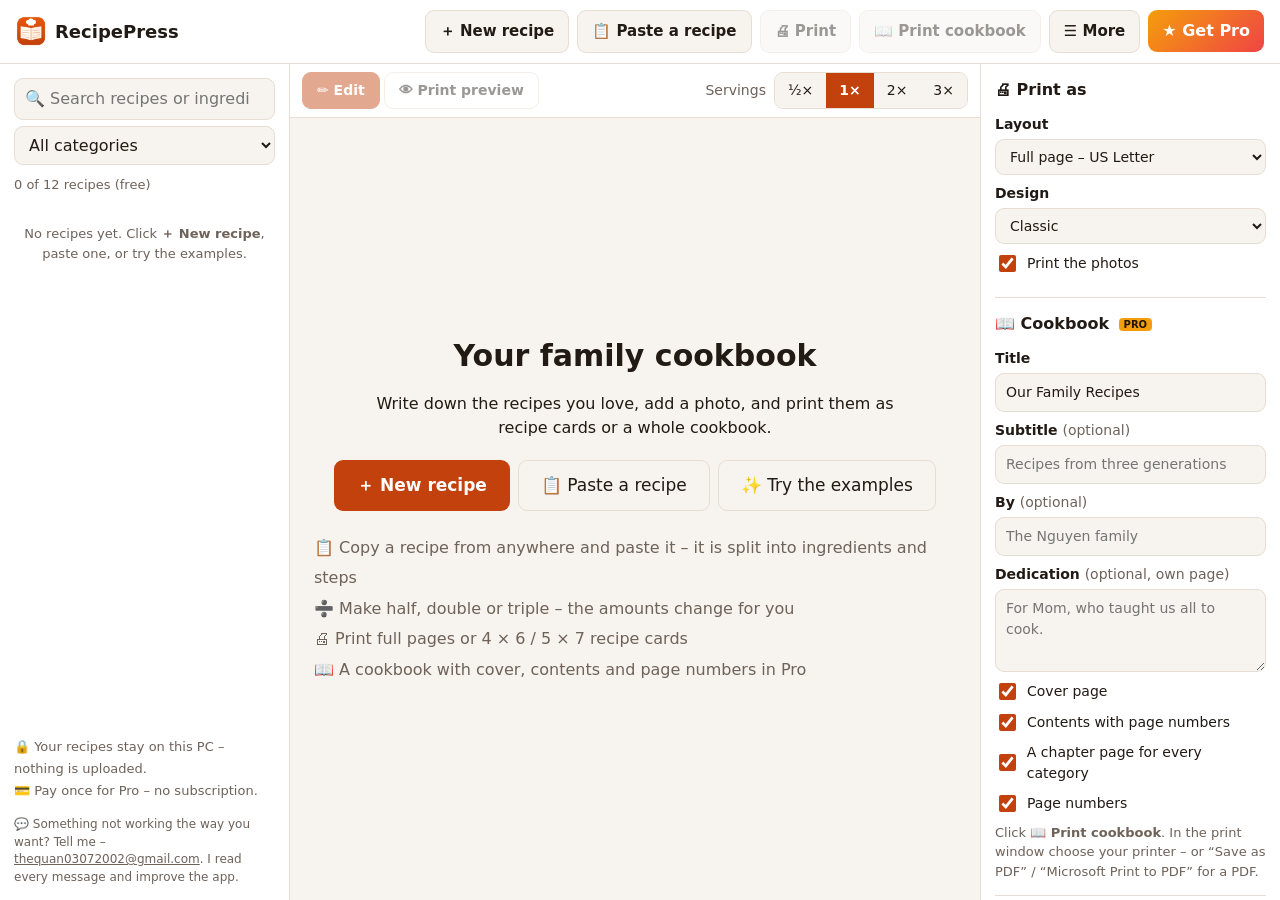
==== index.html @ 158ffdf1 "RecipePress 1.0" ====
<!doctype html>
<html lang="en">
<head>
  <meta charset="utf-8">
  <meta name="viewport" content="width=device-width, initial-scale=1">
  <title>RecipePress – Family Cookbook &amp; Recipe Card Maker</title>
  <meta name="description" content="Keep your family recipes in one place and print beautiful recipe cards or a whole cookbook. Works offline, nothing is uploaded, no subscription.">
  <meta name="theme-color" content="#c2410c">
  <link rel="manifest" href="manifest.json">
  <link rel="icon" href="icon-192.png">
  <link rel="stylesheet" href="style.css">
</head>
<body>
  <header class="topbar">
    <div class="brand"><img src="icon-192.png" alt="" width="30" height="30"><span>RecipePress</span></div>
    <span class="spacer"></span>
    <div class="top-btns">
      <button id="newBtn" class="tb" title="New recipe (Ctrl+N)">＋ New recipe</button>
      <button id="pasteBtn" class="tb" title="Paste a recipe you copied">📋 Paste a recipe</button>
      <button id="printBtn" class="tb" disabled title="Print this recipe (Ctrl+P)">🖨 Print</button>
      <button id="bookBtn" class="tb" disabled>📖 Print cookbook</button>
      <button id="moreBtn" class="tb">☰ More</button>
      <button id="proBtn" class="pro-btn" hidden>★ Get Pro</button>
    </div>
    <div id="menu" class="menu" hidden>
      <button id="printAllBtn">🖨 Print all recipes in the list</button>
      <button id="txtBtn">📝 Save this recipe as text</button>
      <hr>
      <button id="backupBtn">💾 Back up all recipes (file)</button>
      <button id="restoreBtn2">📂 Restore from a backup…</button>
      <button id="exampleBtn">✨ Add example recipes</button>
      <hr>
      <a href="help.html" target="_blank" rel="noopener">❓ How to use RecipePress</a>
      <a href="mailto:thequan03072002@gmail.com?subject=RecipePress%20feedback">✉ Feedback &amp; support</a>
      <a href="https://apps.microsoft.com/detail/9MWSF3JMP1GJ" target="_blank" rel="noopener">More apps: PrintCal photo calendar maker</a>
      <a href="https://apps.microsoft.com/detail/9PJSZZRXMDWN" target="_blank" rel="noopener">More apps: ColorPress coloring page maker</a>
    </div>
    <input id="restoreIn" type="file" accept=".json,application/json" hidden>
    <input id="photoIn" type="file" accept="image/*" hidden>
  </header>

  <main class="layout">
    <aside class="left">
      <div class="search-row">
        <input id="search" type="search" placeholder="🔍 Search recipes or ingredients (Ctrl+F)">
        <select id="catFilter" aria-label="Category"></select>
      </div>
      <p id="count" class="hint"></p>
      <div id="list" class="list"></div>
      <p class="promise">🔒 Your recipes stay on this PC – nothing is uploaded.<br>💳 Pay once for Pro – no subscription.</p>
      <p class="fb-note">💬 Something not working the way you want? Tell me – <a href="mailto:thequan03072002@gmail.com?subject=RecipePress%20feedback">thequan03072002@gmail.com</a>. I read every message and improve the app.</p>
    </aside>

    <section class="stage">
      <div class="stagebar">
        <div class="tabs"><button id="tabEdit" class="on">✏️ Edit</button><button id="tabPreview">👁 Print preview</button></div>
        <div class="scale"><span class="muted">Servings</span>
          <div class="seg" id="scaleSeg"><button data-v="0.5">½×</button><button data-v="1" class="on">1×</button><button data-v="2">2×</button><button data-v="3">3×</button></div>
        </div>
      </div>
      <div class="view">
        <div id="emptyMain" class="empty">
          <h1>Your family cookbook</h1>
          <p>Write down the recipes you love, add a photo, and print them as recipe cards or a whole cookbook.</p>
          <div class="row-btns center">
            <button id="newBig" class="primary big">＋ New recipe</button>
            <button id="pasteBig" class="ghost big">📋 Paste a recipe</button>
            <button id="exampleBig" class="ghost big">✨ Try the examples</button>
          </div>
          <ul class="promise-list">
            <li>📋 Copy a recipe from anywhere and paste it – it is split into ingredients and steps</li>
            <li>➗ Make half, double or triple – the amounts change for you</li>
            <li>🖨 Print full pages or 4 × 6 / 5 × 7 recipe cards</li>
            <li>📖 A cookbook with cover, contents and page numbers in Pro</li>
          </ul>
        </div>

        <form id="form" class="form" hidden onsubmit="return false">
          <div class="form-top">
            <div class="form-main">
              <label class="field">Recipe name<input id="f_title" type="text" maxlength="120" placeholder="e.g. Grandma's apple pie"></label>
              <div class="three">
                <label class="field">Category<span class="cat-row"><select id="f_cat"></select><button id="newCat" type="button" class="mini" title="New category">＋</button></span></label>
                <label class="field">Serves<input id="f_serves" type="text" maxlength="40" placeholder="4"></label>
                <label class="field">Prep time<input id="f_prep" type="text" maxlength="40" placeholder="15 min"></label>
                <label class="field">Cook time<input id="f_cook" type="text" maxlength="40" placeholder="1 h"></label>
              </div>
            </div>
            <div class="photo-col">
              <button id="photoBox" type="button" class="photo-box" title="Add or change the photo"></button>
              <button id="photoDel" type="button" class="link" hidden>Remove photo</button>
            </div>
          </div>
          <div class="two-col">
            <label class="field">Ingredients <span class="muted">(one per line – start with the amount, e.g. “1 1/2 cups flour”)</span><textarea id="f_ingredients" rows="12" placeholder="2 cups flour&#10;1 tsp salt&#10;3 eggs&#10;For the sauce:&#10;1 cup milk"></textarea></label>
            <label class="field">Directions <span class="muted">(one step per line)</span><textarea id="f_steps" rows="12" placeholder="Heat the oven to 350 °F.&#10;Mix the flour and salt…"></textarea></label>
          </div>
          <label class="field">Notes <span class="muted">(optional)</span><textarea id="f_notes" rows="3" placeholder="Tips, where the recipe came from, a memory…"></textarea></label>
          <label class="field">From the kitchen of <span class="muted">(optional)</span><input id="f_source" type="text" maxlength="80" placeholder="e.g. Grandma Rose"></label>
          <div class="row-btns">
            <button id="dupBtn" type="button" class="ghost">⧉ Make a copy</button>
            <button id="delBtn" type="button" class="ghost danger">🗑 Delete recipe</button>
          </div>
          <p class="hint">Everything is saved automatically on this PC.</p>
        </form>

        <div id="previewWrap" class="preview-wrap" hidden>
          <div id="preview" class="preview"></div>
        </div>
      </div>
    </section>

    <aside class="right">
      <section class="tool">
        <h2>🖨 Print as</h2>
        <label class="field">Layout<select id="layout"></select></label>
        <label class="field">Design<select id="theme"></select></label>
        <label class="check"><input id="b_photos" type="checkbox"> Print the photos</label>
        <p id="setHint" class="hint warn"></p>
      </section>
      <section class="tool">
        <h2>📖 Cookbook <span class="badge pro-only">PRO</span></h2>
        <label class="field">Title<input id="b_title" type="text" maxlength="80"></label>
        <label class="field">Subtitle <span class="muted">(optional)</span><input id="b_subtitle" type="text" maxlength="80" placeholder="Recipes from three generations"></label>
        <label class="field">By <span class="muted">(optional)</span><input id="b_by" type="text" maxlength="80" placeholder="The Nguyen family"></label>
        <label class="field">Dedication <span class="muted">(optional, own page)</span><textarea id="b_dedication" rows="3" placeholder="For Mom, who taught us all to cook."></textarea></label>
        <label class="check"><input id="b_cover" type="checkbox"> Cover page</label>
        <label class="check"><input id="b_toc" type="checkbox"> Contents with page numbers</label>
        <label class="check"><input id="b_chapters" type="checkbox"> A chapter page for every category</label>
        <label class="check"><input id="b_nums" type="checkbox"> Page numbers</label>
        <p class="hint">Click <b>📖 Print cookbook</b>. In the print window choose your printer – or “Save as PDF” / “Microsoft Print to PDF” for a PDF.</p>
      </section>
    </aside>
  </main>

  <dialog id="pasteDlg" class="dlg wide-dlg">
    <h2>Paste a recipe</h2>
    <p class="muted">Copy a recipe from a website, an email or a note and paste it here. RecipePress finds the name, ingredients and steps – you can fix anything afterwards.</p>
    <textarea id="pasteText" rows="14" placeholder="Banana Bread&#10;Serves: 8&#10;&#10;Ingredients&#10;3 ripe bananas&#10;1/3 cup melted butter&#10;…&#10;&#10;Directions&#10;Heat the oven to 350 °F.&#10;…"></textarea>
    <div class="row-btns">
      <button id="pasteGo" class="primary">Add recipe</button>
      <button id="pasteCancel" class="ghost">Cancel</button>
    </div>
  </dialog>

  <dialog id="proDialog" class="dlg">
    <h2>RecipePress Pro</h2>
    <p class="muted">One-time purchase. Yours forever on this Microsoft account. No subscription, ever.</p>
    <ul class="pro-list">
      <li><strong>Unlimited recipes</strong> – the free version keeps 12</li>
      <li><strong>The whole cookbook</strong> – cover page, dedication, contents, chapters and page numbers</li>
      <li><strong>Print many recipes at once</strong> – all cards or pages in one go</li>
      <li><strong>Cookbook sizes</strong> 5.5 × 8.5 and 8 × 10 in</li>
      <li><strong>4 more designs</strong> – Farmhouse, Christmas, Tết / Lunar New Year, Garden</li>
    </ul>
    <p class="fb-note">💬 Something not working the way you want? Tell me – <a href="mailto:thequan03072002@gmail.com?subject=RecipePress%20feedback">thequan03072002@gmail.com</a>. I read every message and improve the app.</p>
    <p id="proMsg" class="pro-msg" hidden></p>
    <div class="row-btns">
      <button id="buyBtn" class="primary" autofocus>Unlock Pro</button>
      <button id="restoreBtn" class="ghost">Restore purchase</button>
      <button id="closePro" class="ghost">Not now</button>
    </div>
  </dialog>
  <div id="toast" class="toast" hidden></div>
  <div id="restartBar" class="restart" hidden>A new version of RecipePress is ready. <button id="restartBtn" class="primary">Restart now</button></div>
  <div id="measure" aria-hidden="true"></div>
  <div id="printArea"></div>
  <script src="app.js"></script>
</body>
</html>
---- style.css ----
:root { --bg: #f7f3ee; --card: #ffffff; --text: #221a14; --muted: #6e6259; --line: #e7ddd3; --accent: #c2410c; --accent-2: #ffedd5; --on-accent: #ffffff; --danger: #b42318; color-scheme: light dark; }
@media (prefers-color-scheme: dark) { :root { --bg: #15110e; --card: #1e1915; --text: #f3ece5; --muted: #ab9e93; --line: #352d27; --accent: #fb923c; --accent-2: #3b2112; --on-accent: #1d0d03; --danger: #f97066; } }
* { box-sizing: border-box; }
html, body { height: 100%; }
body { margin: 0; font: 16px/1.5 "Segoe UI", system-ui, sans-serif; background: var(--bg); color: var(--text); display: flex; flex-direction: column; }
[hidden] { display: none !important; }
h1 { font-size: 30px; margin: 0 0 6px; }
h2 { font-size: 16px; margin: 0 0 4px; }
.topbar { position: relative; display: flex; align-items: center; gap: 14px; padding: 10px 16px; border-bottom: 1px solid var(--line); background: var(--card); }
.brand { display: flex; align-items: center; gap: 9px; font-weight: 700; font-size: 18px; }
.brand img { border-radius: 7px; }
.spacer { flex: 1; }
.top-btns { display: flex; gap: 8px; align-items: center; flex-wrap: wrap; justify-content: flex-end; }
button { font: inherit; border-radius: 9px; padding: 9px 14px; cursor: pointer; border: 1px solid transparent; }
button:disabled { opacity: .45; cursor: not-allowed; }
.tb { background: var(--bg); color: var(--text); border-color: var(--line); font-weight: 600; font-size: 15px; }
.tb:hover:not(:disabled), .ghost:hover:not(:disabled) { border-color: var(--accent); }
.primary { background: var(--accent); color: var(--on-accent); font-weight: 700; }
.ghost { background: transparent; color: var(--text); border-color: var(--line); }
.big { font-size: 17px; padding: 12px 22px; }
.mini { padding: 6px 11px; background: var(--bg); color: var(--text); border-color: var(--line); font-weight: 700; }
.link { background: none; border: 0; color: var(--muted); text-decoration: underline; padding: 4px; font-size: 13px; }
.pro-btn { background: linear-gradient(135deg, #f59e0b, #ef4444); color: #fff; font-weight: 700; border: 0; }
.pro-btn.is-pro { background: var(--accent-2); color: var(--accent); cursor: default; }
.badge { font-size: 10px; font-weight: 700; background: #f59e0b; color: #1f1503; border-radius: 4px; padding: 1px 5px; margin-left: 4px; vertical-align: 1px; }
body.unlocked .pro-only { display: none; }
.menu { position: absolute; right: 16px; top: 54px; z-index: 20; background: var(--card); border: 1px solid var(--line); border-radius: 12px; padding: 6px; display: flex; flex-direction: column; min-width: 300px; box-shadow: 0 10px 30px rgba(0,0,0,.25); }
.menu button, .menu a { text-align: left; background: transparent; color: var(--text); padding: 10px 12px; border-radius: 8px; text-decoration: none; font-size: 15px; }
.menu button:hover, .menu a:hover { background: var(--accent-2); }
.menu hr { border: 0; border-top: 1px solid var(--line); margin: 4px 6px; }
.danger { color: var(--danger) !important; }

.layout { flex: 1; min-height: 0; display: grid; grid-template-columns: 290px minmax(0, 1fr) 300px; }
.left, .right { background: var(--card); padding: 14px; overflow: auto; display: flex; flex-direction: column; gap: 10px; }
.left { border-right: 1px solid var(--line); }
.right { border-left: 1px solid var(--line); gap: 14px; }
.search-row { display: grid; gap: 6px; }
.list { display: flex; flex-direction: column; gap: 3px; flex: 1 0 auto; min-height: 120px; }
.left > * { flex-shrink: 0; }
.cat-h { margin: 10px 0 2px; font-size: 12px; font-weight: 700; text-transform: uppercase; letter-spacing: .06em; color: var(--accent); }
.item { display: flex; align-items: center; gap: 10px; text-align: left; background: transparent; color: var(--text); padding: 6px 8px; border-radius: 9px; }
.item:hover { background: var(--bg); }
.item.on { background: var(--accent-2); font-weight: 600; }
.item img, .item .ph { width: 38px; height: 38px; border-radius: 7px; object-fit: cover; flex: none; display: grid; place-items: center; background: var(--bg); font-size: 20px; }
.item span:last-child { min-width: 0; overflow: hidden; text-overflow: ellipsis; white-space: nowrap; }
.tool { display: flex; flex-direction: column; gap: 8px; padding-bottom: 14px; border-bottom: 1px solid var(--line); }
.field { display: block; font-size: 14px; font-weight: 600; }
.field > input, .field > select, .field > textarea, .field > .cat-row { margin-top: 4px; }
.field > input, .field > select, .field > textarea { display: block; }
.check { display: flex; align-items: center; gap: 8px; font-size: 14px; }
.check input { width: 17px; height: 17px; accent-color: var(--accent); }
.hint { color: var(--muted); font-size: 13px; margin: 0; }
.hint.center { text-align: center; padding: 20px 6px; }
.hint.warn:not(:empty) { color: var(--text); background: var(--accent-2); padding: 8px 10px; border-radius: 8px; }
.muted { color: var(--muted); font-weight: 400; }
.promise { font-size: 13px; color: var(--muted); margin: 0; line-height: 1.7; }
.fb-note { color: var(--muted); font-size: 12px; font-weight: 400; line-height: 1.45; margin: 4px 0 0; overflow-wrap: anywhere; }
.fb-note a { color: inherit; text-decoration: underline; }
input[type=text], input[type=search], select, textarea { font: inherit; padding: 8px 10px; border-radius: 9px; border: 1px solid var(--line); background: var(--bg); color: var(--text); width: 100%; font-weight: 400; }
textarea { resize: vertical; line-height: 1.55; }
input:focus, select:focus, textarea:focus, button:focus-visible { outline: 3px solid var(--accent); outline-offset: 1px; }
.seg { display: flex; border: 1px solid var(--line); border-radius: 9px; overflow: hidden; }
.seg button { flex: 1; border-radius: 0; background: var(--bg); color: var(--text); padding: 6px 12px; font-size: 14px; }
.seg button.on { background: var(--accent); color: var(--on-accent); font-weight: 700; }

.stage { position: relative; min-width: 0; min-height: 0; display: flex; flex-direction: column; }
.stagebar { display: flex; justify-content: space-between; align-items: center; gap: 12px; flex-wrap: wrap; padding: 8px 12px; border-bottom: 1px solid var(--line); background: var(--card); font-size: 14px; }
.tabs { display: flex; gap: 4px; }
.tabs button { background: transparent; color: var(--text); border-color: var(--line); padding: 7px 14px; font-weight: 600; }
.tabs button.on { background: var(--accent); color: var(--on-accent); border-color: var(--accent); }
.scale { display: flex; align-items: center; gap: 8px; }
.view { position: relative; flex: 1; min-height: 0; overflow: auto; }
.empty { min-height: 100%; display: flex; flex-direction: column; align-items: center; justify-content: center; text-align: center; gap: 8px; padding: 24px; }
.empty p { max-width: 560px; margin: 0; }
.promise-list { list-style: none; padding: 0; margin: 14px 0 0; color: var(--muted); line-height: 1.9; text-align: left; }
.row-btns { display: flex; gap: 8px; flex-wrap: wrap; margin-top: 12px; }
.row-btns.center { justify-content: center; }
.form { padding: 16px 20px 30px; display: flex; flex-direction: column; gap: 12px; max-width: 1000px; }
.form-top { display: flex; gap: 16px; }
.form-main { flex: 1; min-width: 0; display: flex; flex-direction: column; gap: 10px; }
#f_title { font-size: 20px; font-weight: 700; }
.three { display: grid; grid-template-columns: 1.6fr 1fr 1fr 1fr; gap: 8px; }
.cat-row { display: flex; gap: 4px; }
.photo-col { display: flex; flex-direction: column; align-items: center; }
.photo-box { width: 170px; height: 128px; border: 2px dashed var(--line); background: var(--bg); color: var(--muted); padding: 0; overflow: hidden; display: grid; place-items: center; }
.photo-box:hover { border-color: var(--accent); }
.photo-box img { width: 100%; height: 100%; object-fit: cover; }
.two-col { display: grid; grid-template-columns: 1fr 1.3fr; gap: 12px; }
.preview-wrap { padding: 16px; background: repeating-linear-gradient(45deg, #8881 0 10px, transparent 10px 20px); min-height: 100%; }
.preview { position: relative; }
.zoomer { position: relative; transform-origin: 0 0; margin: 0 auto; }
.zoomer .sheet { box-shadow: 0 6px 24px #0003; }
.wm { position: absolute; inset: 0; display: flex; flex-direction: column; align-items: center; justify-content: center; pointer-events: none; font: 800 90px/1 "Segoe UI", sans-serif; color: rgba(194, 65, 12, .22); transform: rotate(-24deg); letter-spacing: .08em; }
.wm small { font-size: 26px; letter-spacing: .02em; }

.dlg { border: 1px solid var(--line); border-radius: 16px; background: var(--card); color: var(--text); padding: 22px; max-width: 500px; }
.wide-dlg { width: min(680px, 94vw); max-width: none; }
.dlg::backdrop { background: #0007; }
.pro-list { padding-left: 20px; }
.pro-list li { margin: 6px 0; }
.pro-msg { background: var(--accent-2); padding: 8px 10px; border-radius: 8px; }
.toast { position: fixed; left: 50%; bottom: 24px; transform: translateX(-50%); background: #221a14; color: #fff; padding: 10px 16px; border-radius: 10px; z-index: 50; max-width: 90vw; }
.restart { position: fixed; left: 50%; top: 12px; transform: translateX(-50%); background: var(--card); border: 1px solid var(--line); border-radius: 12px; padding: 8px 10px 8px 16px; z-index: 60; display: flex; gap: 12px; align-items: center; box-shadow: 0 6px 20px #0004; }

@media (max-width: 1180px) { .layout { grid-template-columns: 260px minmax(0, 1fr); } .right { grid-column: 1 / -1; border-left: 0; border-top: 1px solid var(--line); overflow: visible; display: grid; grid-template-columns: 1fr 1fr; align-items: start; } html, body { height: auto; } .layout { flex: none; } .stage { min-height: 80vh; } .left { max-height: 80vh; } }
@media (max-width: 760px) { .layout { grid-template-columns: 1fr; } .left { max-height: 45vh; border-right: 0; border-bottom: 1px solid var(--line); } .right { grid-template-columns: 1fr; } .form-top { flex-direction: column-reverse; } .photo-col { align-items: flex-start; } .three, .two-col { grid-template-columns: 1fr 1fr; } .two-col { grid-template-columns: 1fr; } .topbar { flex-wrap: wrap; gap: 8px; padding: 8px 10px; } .tb { font-size: 14px; padding: 7px 10px; } .form { padding: 12px; } }

/* ============ the printed recipe (same in preview and print) ============ */
.sheet { position: relative; width: var(--w); min-height: var(--h); background: #fff; color: #222; font-size: calc(var(--w) * .0175); line-height: 1.45; font-family: Georgia, "Times New Roman", serif; -webkit-print-color-adjust: exact; print-color-adjust: exact; --c: #9a3412; --c2: #fde7d3; overflow: hidden; }
.sheet.is-page { padding: .55in .6in; }
.sheet.fixed { height: var(--h); }
.sheet.is-card { height: var(--h); padding: .22in .26in; font-size: calc(var(--w) * .024); }
.sheet.is-card2 { height: var(--h); display: flex; align-items: center; justify-content: center; }
.card2 { display: flex; flex-direction: column; gap: .35in; }
.cut { width: var(--cw); height: var(--ch); border: 1px dashed #999; padding: .2in .24in; font-size: calc(var(--cw) * .024); background: inherit; }
.rp { display: flex; flex-direction: column; gap: .7em; }
.rp-card { height: 100%; overflow: hidden; gap: .4em; }
.rp-photo { width: 100%; max-height: 3.3in; object-fit: cover; border-radius: 6px; }
.rp-card .rp-photo { position: absolute; width: 1.55in; height: 1.15in; right: .26in; top: .22in; max-height: none; }
.cut .rp-card .rp-photo, .cut .rp-photo { right: .24in; top: .2in; }
.cut { position: relative; }
.rp-card:has(.rp-photo) header { margin-right: 1.7in; min-height: 1.1in; }
.rp header { border-bottom: 2px solid var(--c); padding-bottom: .35em; }
.rp-cat { margin: 0; font: 700 .78em/1.2 "Segoe UI", sans-serif; letter-spacing: .14em; text-transform: uppercase; color: var(--c); }
.rp h1 { font-size: 2.1em; line-height: 1.1; margin: .12em 0 .15em; color: #1c1917; }
.rp-card h1 { font-size: 1.55em; }
.rp-meta { margin: 0; display: flex; flex-wrap: wrap; gap: .3em 1.2em; font: .88em/1.3 "Segoe UI", sans-serif; color: #555; }
.rp-body { display: grid; grid-template-columns: minmax(0, 1fr) minmax(0, 1.65fr); gap: 1.6em; }
.rp-card .rp-body { gap: 1em; grid-template-columns: minmax(0, 1fr) minmax(0, 1.5fr); }
.rp h2 { font: 700 1.05em/1.2 "Segoe UI", sans-serif; color: var(--c); margin: 0 0 .4em; text-transform: uppercase; letter-spacing: .06em; }
.rp h2 small { text-transform: none; letter-spacing: 0; font-weight: 600; color: #777; }
.rp-ing ul { list-style: none; margin: 0; padding: .55em .7em; background: var(--c2); border-radius: 6px; }
.rp-ing li { padding: .14em 0 .14em 1.05em; position: relative; break-inside: avoid; }
.rp-ing li::before { content: ""; position: absolute; left: 0; top: .62em; width: .42em; height: .42em; border-radius: 50%; background: var(--c); }
.rp-ing li.sub { padding-left: 0; font-weight: 700; margin-top: .3em; font-style: italic; }
.rp-ing li.sub::before, .rp-ing li.muted::before { display: none; }
.rp-steps ol { margin: 0; padding: 0; list-style: none; counter-reset: st; }
.rp-steps li { counter-increment: st; position: relative; padding-left: 2em; margin-bottom: .55em; break-inside: avoid; }
.rp-steps li::before { content: counter(st); position: absolute; left: 0; top: .05em; width: 1.45em; height: 1.45em; border-radius: 50%; background: var(--c); color: #fff; font: 700 .8em/1.45em "Segoe UI", sans-serif; text-align: center; }
.rp-card .rp-steps li { margin-bottom: .3em; }
.rp-notes { border-left: 3px solid var(--c); padding: .2em .8em; font-style: italic; color: #444; break-inside: avoid; }
.rp-notes h2 { font-style: normal; }
.rp-notes p { margin: 0; }
.rp-source { margin: 0; text-align: right; font-style: italic; color: var(--c); font-size: 1.05em; }
.rp .muted { color: #999; }
/* cookbook pages */
.rp-cover { height: 100%; display: flex; flex-direction: column; align-items: center; justify-content: center; text-align: center; gap: .4in; border: 3px double var(--c); padding: .5in; }
.rp-cover img { width: 80%; max-height: 55%; object-fit: cover; border-radius: 8px; }
.cover-art { font-size: 2.2in; line-height: 1; }
.rp-cover h1 { font-size: 3.6em; line-height: 1.05; margin: 0; color: var(--c); }
.rp-cover .sub { font-size: 1.5em; font-style: italic; margin: 0; color: #444; }
.rp-cover .by { font: 600 1.2em "Segoe UI", sans-serif; margin: 0; color: #555; letter-spacing: .05em; }
.rp-ded { height: 100%; display: flex; align-items: center; justify-content: center; text-align: center; font-size: 1.6em; font-style: italic; color: #444; padding: 0 .6in; }
.rp-chapter { height: 100%; display: flex; align-items: center; justify-content: center; }
.rp-chapter h1 { font-size: 4em; color: var(--c); border-top: 3px solid var(--c); border-bottom: 3px solid var(--c); padding: .2em .6em; margin: 0; }
.rp-toc h1 { font-size: 2.6em; color: var(--c); margin: 0 0 .5em; }
.rp-toc ul { list-style: none; margin: 0; padding: 0; }
.rp-toc li { display: flex; align-items: baseline; gap: .4em; padding: .12em 0; }
.rp-toc li.toc-ch { font: 700 1em "Segoe UI", sans-serif; color: var(--c); text-transform: uppercase; letter-spacing: .08em; margin-top: .5em; }
.rp-toc li i { flex: 1; border-bottom: 1px dotted #999; transform: translateY(-.25em); }
.rp-toc li b { font-weight: 600; }

/* designs */
.th-modern { font-family: "Segoe UI", system-ui, sans-serif; --c: #0f766e; --c2: #e6f4f1; }
.th-modern .rp header { border-bottom: 0; background: var(--c); color: #fff; padding: .6em .8em; border-radius: 6px; }
.th-modern .rp h1 { color: #fff; }
.th-modern .rp-cat, .th-modern .rp-meta { color: #d5f3ee; }
.th-farmhouse { --c: #7c4a1e; --c2: #f3e7d6; background: #fbf6ee; border: .14in solid transparent; border-image: repeating-linear-gradient(45deg, #c8a27a 0 6px, #f3e7d6 6px 12px) 30; }
.th-farmhouse .rp h1 { font-family: "Segoe Script", "Brush Script MT", cursive; font-weight: 400; color: #5b3414; }
.th-holiday { --c: #b91c1c; --c2: #fdecec; border: .14in solid transparent; border-image: repeating-linear-gradient(90deg, #b91c1c 0 18px, #ffffff 18px 24px, #15803d 24px 42px, #ffffff 42px 48px) 30; }
.th-holiday .rp header { border-bottom-color: #15803d; }
.th-holiday .rp-ing ul { background: #eef8f0; }
.th-tet { --c: #b91c1c; --c2: #fff4d6; background: #fffbf0; border: .12in solid #b91c1c; outline: 2px solid #eab308; outline-offset: -.2in; }
.th-tet .rp h1 { color: #b91c1c; }
.th-tet .rp header { border-bottom-color: #eab308; }
.th-garden { --c: #3f6212; --c2: #eef5e1; border: .14in solid transparent; border-image: repeating-linear-gradient(135deg, #84cc16 0 8px, #ecfccb 8px 16px, #4d7c0f 16px 24px, #ecfccb 24px 32px) 30; }
.th-garden .rp h1 { color: #365314; }
.th-modern .rp-cover h1, .th-modern .rp-chapter h1 { font-weight: 800; }

/* off-screen copy used to count printed pages for the contents */
#measure { position: absolute; left: -10000px; top: 0; visibility: hidden; }
#measure .sheet.is-page { width: calc(var(--w) - 1in); min-height: 0; padding: 0; }
#printArea { display: none; }
@media print {
  html, body { height: auto; background: #fff; display: block; }
  body > *:not(#printArea) { display: none !important; }
  #printArea { display: block; }
  #printArea .sheet { box-shadow: none; break-after: page; page-break-after: always; overflow: visible; }
  #printArea .sheet.is-page { width: auto; min-height: 0; padding: 0; }
  #printArea .sheet.is-page.fixed { height: calc(var(--h) - 1in); overflow: hidden; }
  #printArea .sheet.is-card, #printArea .sheet.is-card2 { overflow: hidden; }
  #printArea .sheet:last-child { break-after: auto; page-break-after: auto; }
}
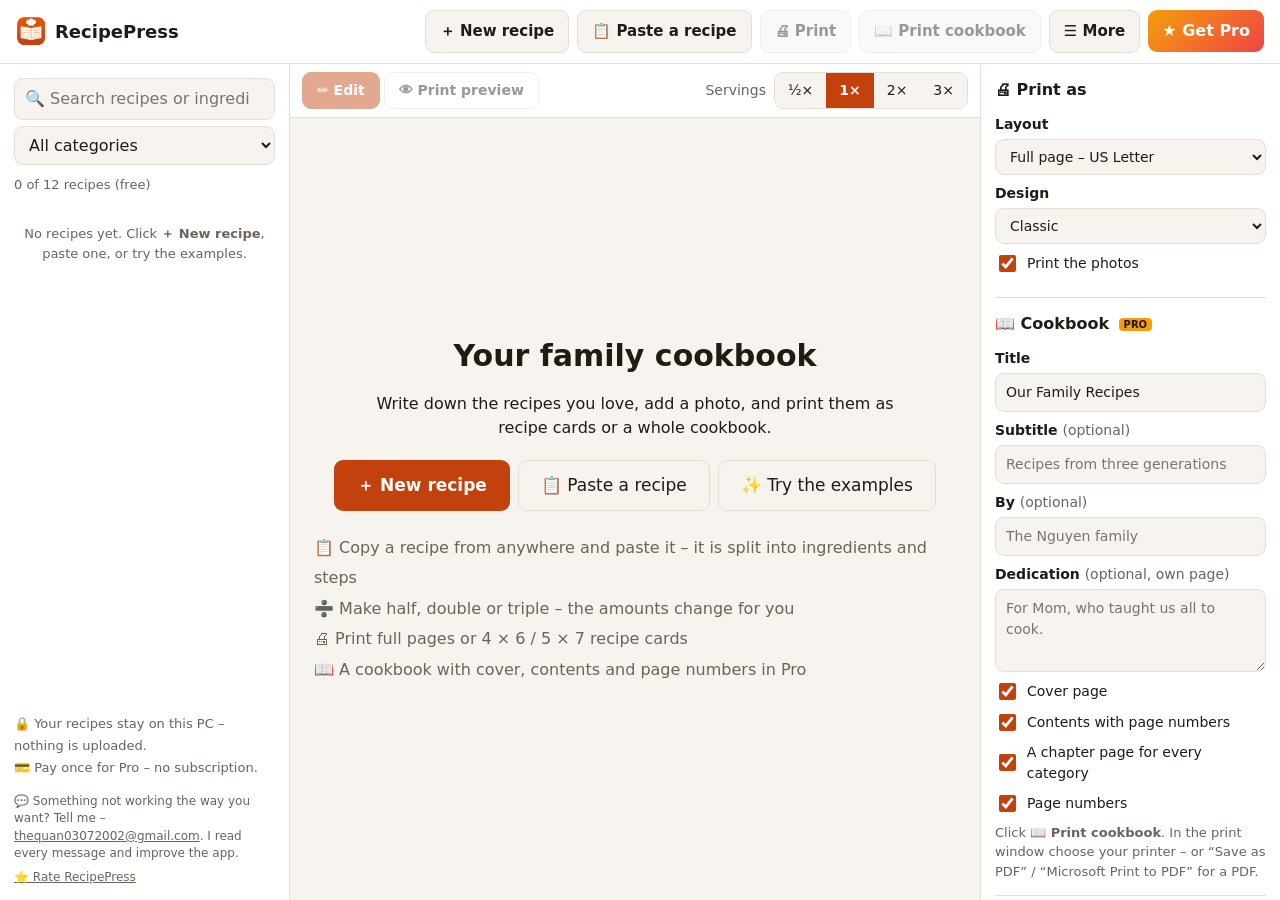
==== commit 0baa6e0b: "Add Rate this app link and one-time rating question" ====
--- a/index.html
+++ b/index.html
@@ -166,5 +166,6 @@
   <div id="measure" aria-hidden="true"></div>
   <div id="printArea"></div>
   <script src="app.js"></script>
+  <script src="rate.js" data-id="9NDCRGD5QFJ4" data-app="RecipePress"></script>
 </body>
 </html>
